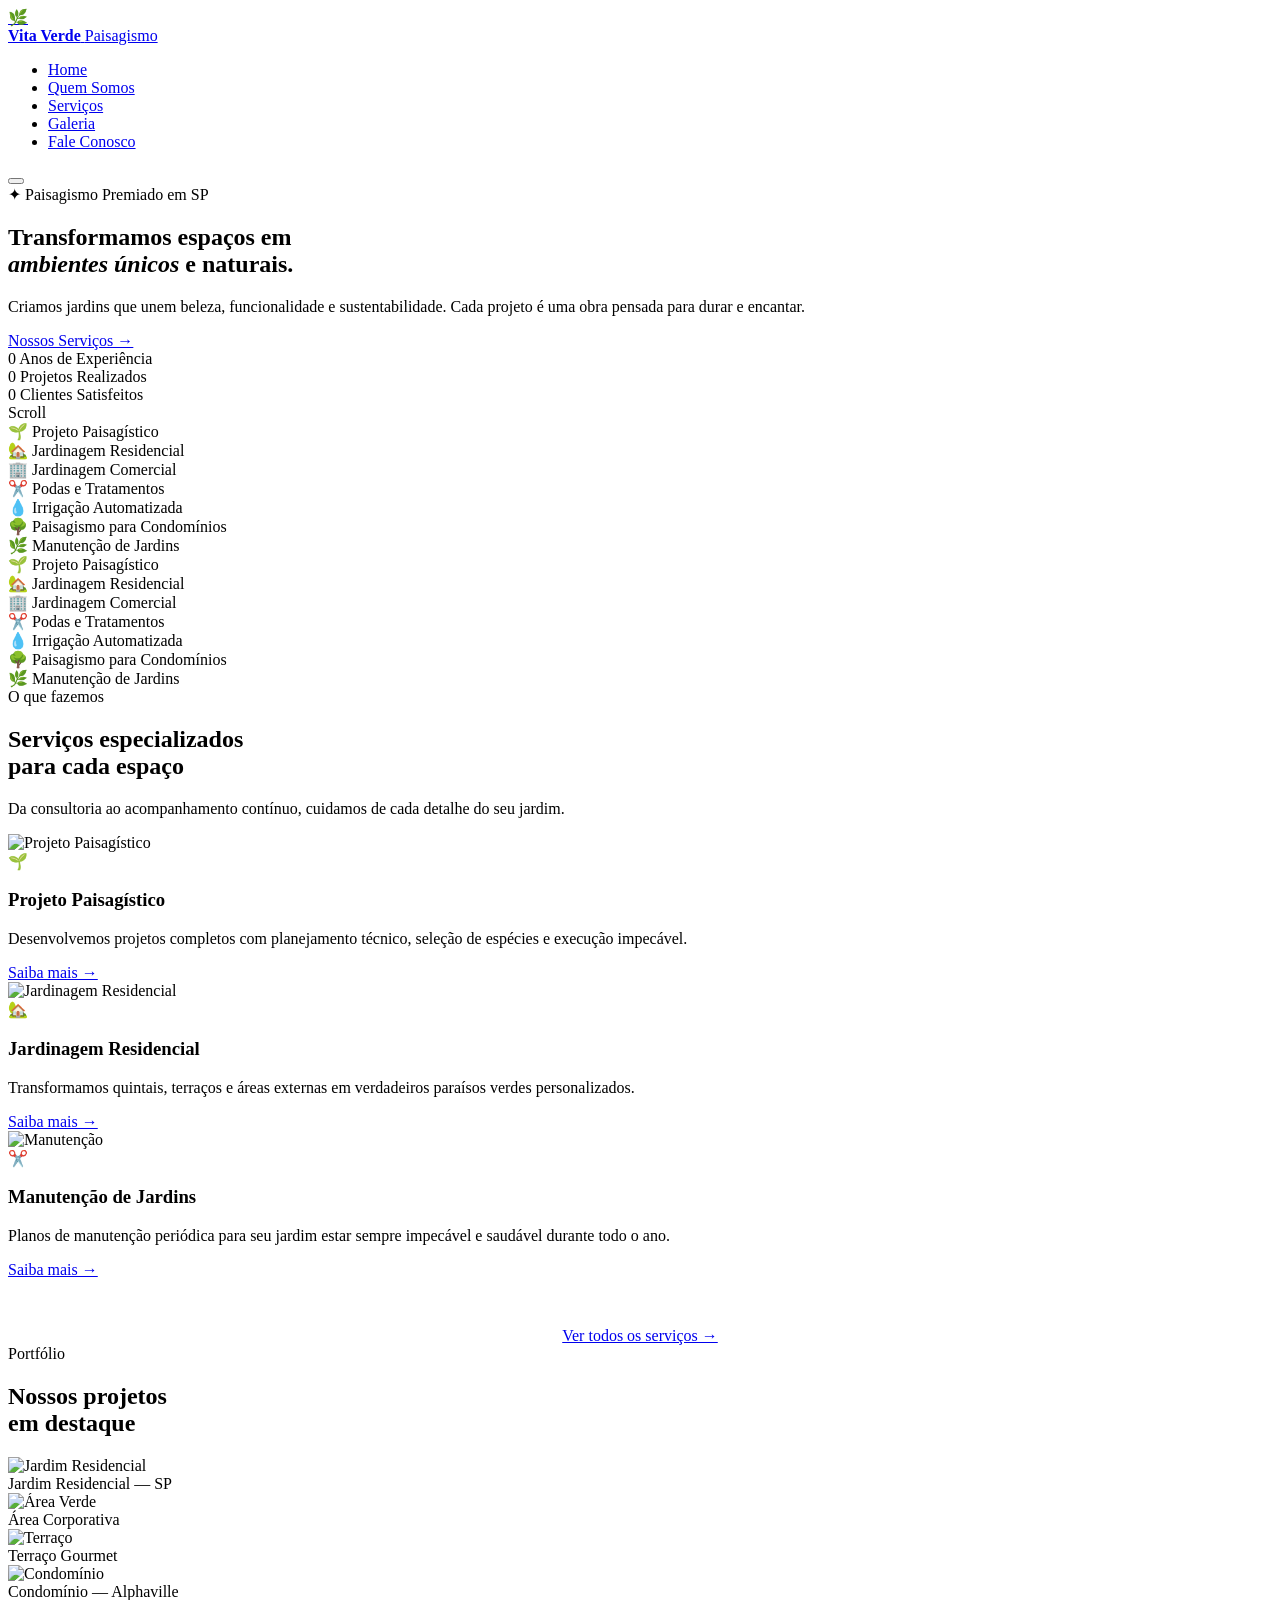
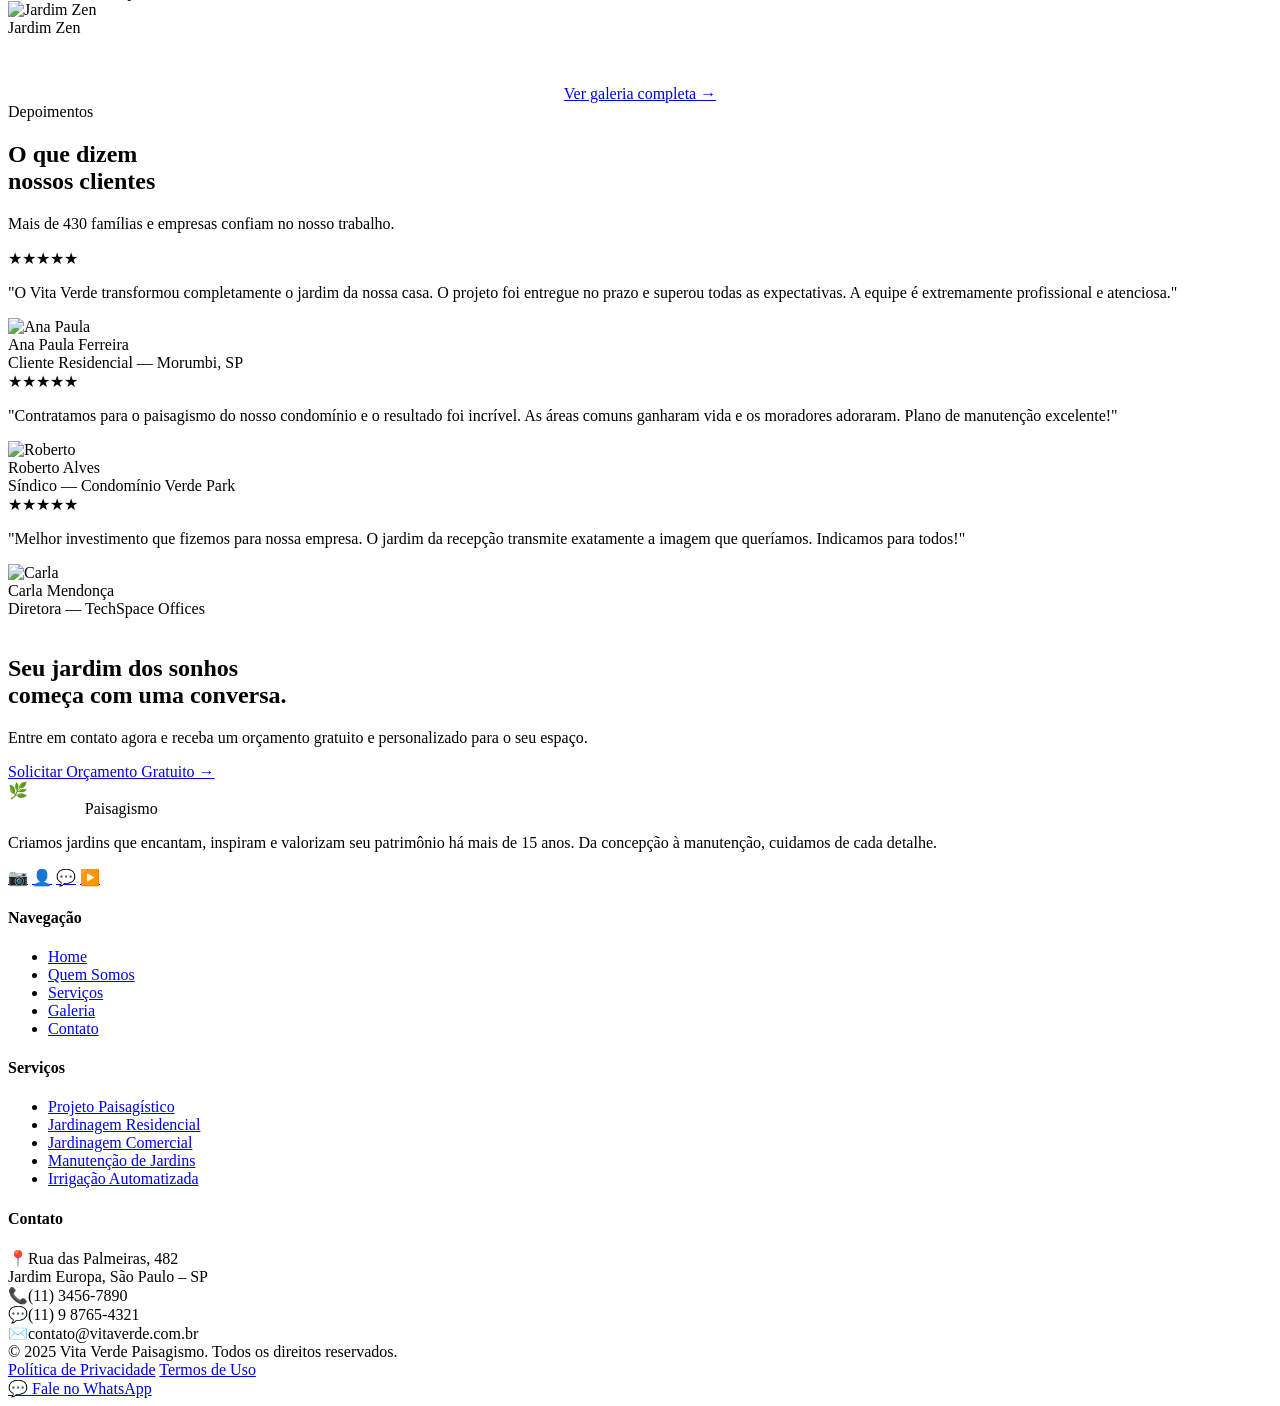
==== index.html @ 4e2d7830 "Add files via upload" ====
<!DOCTYPE html>
<html lang="pt-BR">
<head>
  <meta charset="UTF-8">
  <meta name="viewport" content="width=device-width, initial-scale=1.0">
  <title>Vita Verde Paisagismo | Jardins que Inspiram</title>
  <meta name="description" content="Empresa especializada em paisagismo, jardinagem residencial e comercial, projetos paisagísticos e manutenção de jardins em São Paulo e região.">
  <link rel="stylesheet" href="css/style.css">
</head>
<body>

<!-- NAVBAR -->
<nav class="navbar">
  <div class="container nav-inner">
    <a href="index.html" class="nav-logo">
      <div class="logo-icon">🌿</div>
      <div class="logo-text">
        <strong>Vita Verde</strong>
        <span>Paisagismo</span>
      </div>
    </a>
    <ul class="nav-links">
      <li><a href="index.html">Home</a></li>
      <li><a href="quem-somos.html">Quem Somos</a></li>
      <li><a href="servicos.html">Serviços</a></li>
      <li><a href="galeria.html">Galeria</a></li>
      <li><a href="contato.html" class="nav-cta">Fale Conosco</a></li>
    </ul>
    <button class="hamburger" aria-label="Menu">
      <span></span><span></span><span></span>
    </button>
  </div>
</nav>

<!-- HERO -->
<section class="hero">
  <div class="hero-bg"></div>
  <div class="container hero-content">
    <div class="hero-badge">✦ Paisagismo Premiado em SP</div>
    <h1>Transformamos espaços em<br><em>ambientes únicos</em> e naturais.</h1>
    <p>Criamos jardins que unem beleza, funcionalidade e sustentabilidade. Cada projeto é uma obra pensada para durar e encantar.</p>
    <div class="hero-actions">
      <a href="servicos.html" class="btn btn-primary">Nossos Serviços →</a>
      <a href="galeria.html" class="btn btn-outline" style="color:#fff;border-color:rgba(255,255,255,.5)">Ver Portfólio</a>
    </div>
  </div>
  <div class="hero-stats">
    <div class="stat-card">
      <span class="stat-number" data-count="15" data-suffix="+">0</span>
      <span class="stat-label">Anos de Experiência</span>
    </div>
    <div class="stat-card">
      <span class="stat-number" data-count="430" data-suffix="+">0</span>
      <span class="stat-label">Projetos Realizados</span>
    </div>
    <div class="stat-card">
      <span class="stat-number" data-count="98" data-suffix="%">0</span>
      <span class="stat-label">Clientes Satisfeitos</span>
    </div>
  </div>
  <div class="hero-scroll">Scroll</div>
</section>

<!-- SERVICES STRIP -->
<div class="services-strip">
  <div class="strip-inner">
    <div class="strip-item"><span>🌱</span> Projeto Paisagístico</div>
    <div class="strip-item"><span>🏡</span> Jardinagem Residencial</div>
    <div class="strip-item"><span>🏢</span> Jardinagem Comercial</div>
    <div class="strip-item"><span>✂️</span> Podas e Tratamentos</div>
    <div class="strip-item"><span>💧</span> Irrigação Automatizada</div>
    <div class="strip-item"><span>🌳</span> Paisagismo para Condomínios</div>
    <div class="strip-item"><span>🌿</span> Manutenção de Jardins</div>
    <!-- duplicado para loop contínuo -->
    <div class="strip-item"><span>🌱</span> Projeto Paisagístico</div>
    <div class="strip-item"><span>🏡</span> Jardinagem Residencial</div>
    <div class="strip-item"><span>🏢</span> Jardinagem Comercial</div>
    <div class="strip-item"><span>✂️</span> Podas e Tratamentos</div>
    <div class="strip-item"><span>💧</span> Irrigação Automatizada</div>
    <div class="strip-item"><span>🌳</span> Paisagismo para Condomínios</div>
    <div class="strip-item"><span>🌿</span> Manutenção de Jardins</div>
  </div>
</div>

<!-- FEATURED SERVICES -->
<section class="feat-services">
  <div class="container">
    <span class="section-label" data-aos>O que fazemos</span>
    <h2 class="section-title" data-aos data-aos-delay="100">Serviços especializados<br>para cada espaço</h2>
    <p class="section-subtitle" data-aos data-aos-delay="150">Da consultoria ao acompanhamento contínuo, cuidamos de cada detalhe do seu jardim.</p>

    <div class="feat-grid">
      <div class="feat-card" data-aos data-aos-delay="0">
        <div class="feat-img">
          <img src="https://images.unsplash.com/photo-1416879595882-3373a0480b5b?w=600&auto=format&fit=crop&q=80" alt="Projeto Paisagístico">
        </div>
        <div class="feat-body">
          <div class="feat-icon">🌱</div>
          <h3>Projeto Paisagístico</h3>
          <p>Desenvolvemos projetos completos com planejamento técnico, seleção de espécies e execução impecável.</p>
          <a href="servicos.html" class="feat-link">Saiba mais →</a>
        </div>
      </div>

      <div class="feat-card" data-aos data-aos-delay="100">
        <div class="feat-img">
          <img src="https://images.unsplash.com/photo-1558618666-fcd25c85cd64?w=600&auto=format&fit=crop&q=80" alt="Jardinagem Residencial">
        </div>
        <div class="feat-body">
          <div class="feat-icon">🏡</div>
          <h3>Jardinagem Residencial</h3>
          <p>Transformamos quintais, terraços e áreas externas em verdadeiros paraísos verdes personalizados.</p>
          <a href="servicos.html" class="feat-link">Saiba mais →</a>
        </div>
      </div>

      <div class="feat-card" data-aos data-aos-delay="200">
        <div class="feat-img">
          <img src="https://images.unsplash.com/photo-1600585154340-be6161a56a0c?w=600&auto=format&fit=crop&q=80" alt="Manutenção">
        </div>
        <div class="feat-body">
          <div class="feat-icon">✂️</div>
          <h3>Manutenção de Jardins</h3>
          <p>Planos de manutenção periódica para seu jardim estar sempre impecável e saudável durante todo o ano.</p>
          <a href="servicos.html" class="feat-link">Saiba mais →</a>
        </div>
      </div>
    </div>

    <div style="text-align:center; margin-top:48px" data-aos>
      <a href="servicos.html" class="btn btn-outline">Ver todos os serviços →</a>
    </div>
  </div>
</section>

<!-- GALLERY PREVIEW -->
<section class="gallery-preview">
  <div class="container">
    <span class="section-label" data-aos>Portfólio</span>
    <h2 class="section-title" data-aos data-aos-delay="100">Nossos projetos<br>em destaque</h2>

    <div class="gallery-grid">
      <div class="gallery-item" data-aos>
        <img src="https://images.unsplash.com/photo-1585320806297-9794b3e4eeae?w=800&auto=format&fit=crop&q=80" alt="Jardim Residencial">
        <div class="gallery-overlay"><span>Jardim Residencial — SP</span></div>
      </div>
      <div class="gallery-item" data-aos data-aos-delay="80">
        <img src="https://images.unsplash.com/photo-1416879595882-3373a0480b5b?w=500&auto=format&fit=crop&q=80" alt="Área Verde">
        <div class="gallery-overlay"><span>Área Corporativa</span></div>
      </div>
      <div class="gallery-item" data-aos data-aos-delay="120">
        <img src="https://images.unsplash.com/photo-1558618666-fcd25c85cd64?w=500&auto=format&fit=crop&q=80" alt="Terraço">
        <div class="gallery-overlay"><span>Terraço Gourmet</span></div>
      </div>
      <div class="gallery-item" data-aos data-aos-delay="160">
        <img src="https://images.unsplash.com/photo-1574943320219-553eb213f72d?w=500&auto=format&fit=crop&q=80" alt="Condomínio">
        <div class="gallery-overlay"><span>Condomínio — Alphaville</span></div>
      </div>
      <div class="gallery-item" data-aos data-aos-delay="200">
        <img src="https://images.unsplash.com/photo-1585771724684-38269d6639fd?w=500&auto=format&fit=crop&q=80" alt="Jardim Zen">
        <div class="gallery-overlay"><span>Jardim Zen</span></div>
      </div>
    </div>

    <div style="text-align:center; margin-top:48px" data-aos>
      <a href="galeria.html" class="btn btn-primary">Ver galeria completa →</a>
    </div>
  </div>
</section>

<!-- TESTIMONIALS -->
<section class="testimonials">
  <div class="container">
    <span class="section-label" data-aos>Depoimentos</span>
    <h2 class="section-title" data-aos data-aos-delay="100">O que dizem<br>nossos clientes</h2>
    <p class="section-subtitle" data-aos data-aos-delay="150">Mais de 430 famílias e empresas confiam no nosso trabalho.</p>

    <div class="testi-grid">
      <div class="testi-card" data-aos data-aos-delay="0">
        <div class="testi-stars">★★★★★</div>
        <p class="testi-text">"O Vita Verde transformou completamente o jardim da nossa casa. O projeto foi entregue no prazo e superou todas as expectativas. A equipe é extremamente profissional e atenciosa."</p>
        <div class="testi-author">
          <img class="testi-avatar" src="https://images.unsplash.com/photo-1494790108377-be9c29b29330?w=100&auto=format&fit=crop&q=80" alt="Ana Paula">
          <div>
            <div class="testi-name">Ana Paula Ferreira</div>
            <div class="testi-role">Cliente Residencial — Morumbi, SP</div>
          </div>
        </div>
      </div>

      <div class="testi-card" data-aos data-aos-delay="100">
        <div class="testi-stars">★★★★★</div>
        <p class="testi-text">"Contratamos para o paisagismo do nosso condomínio e o resultado foi incrível. As áreas comuns ganharam vida e os moradores adoraram. Plano de manutenção excelente!"</p>
        <div class="testi-author">
          <img class="testi-avatar" src="https://images.unsplash.com/photo-1507003211169-0a1dd7228f2d?w=100&auto=format&fit=crop&q=80" alt="Roberto">
          <div>
            <div class="testi-name">Roberto Alves</div>
            <div class="testi-role">Síndico — Condomínio Verde Park</div>
          </div>
        </div>
      </div>

      <div class="testi-card" data-aos data-aos-delay="200">
        <div class="testi-stars">★★★★★</div>
        <p class="testi-text">"Melhor investimento que fizemos para nossa empresa. O jardim da recepção transmite exatamente a imagem que queríamos. Indicamos para todos!"</p>
        <div class="testi-author">
          <img class="testi-avatar" src="https://images.unsplash.com/photo-1573496359142-b8d87734a5a2?w=100&auto=format&fit=crop&q=80" alt="Carla">
          <div>
            <div class="testi-name">Carla Mendonça</div>
            <div class="testi-role">Diretora — TechSpace Offices</div>
          </div>
        </div>
      </div>
    </div>
  </div>
</section>

<!-- CTA BANNER -->
<section class="cta-banner">
  <div class="container">
    <span class="section-label" style="background:rgba(255,255,255,.15);color:#fff" data-aos>Pronto para começar?</span>
    <h2 class="section-title" data-aos data-aos-delay="100">Seu jardim dos sonhos<br>começa com uma conversa.</h2>
    <p data-aos data-aos-delay="150">Entre em contato agora e receba um orçamento gratuito e personalizado para o seu espaço.</p>
    <div class="cta-actions" data-aos data-aos-delay="200">
      <a href="contato.html" class="btn btn-gold">Solicitar Orçamento Gratuito →</a>
      <a href="tel:+551134567890" class="btn btn-outline" style="color:#fff;border-color:rgba(255,255,255,.5)">(11) 3456-7890</a>
    </div>
  </div>
</section>

<!-- FOOTER -->
<footer class="footer">
  <div class="container">
    <div class="footer-grid">
      <div class="footer-brand">
        <div class="nav-logo">
          <div class="logo-icon">🌿</div>
          <div class="logo-text">
            <strong style="color:#fff">Vita Verde</strong>
            <span>Paisagismo</span>
          </div>
        </div>
        <p>Criamos jardins que encantam, inspiram e valorizam seu patrimônio há mais de 15 anos. Da concepção à manutenção, cuidamos de cada detalhe.</p>
        <div class="social-links">
          <a href="#" class="social-link" aria-label="Instagram">📷</a>
          <a href="#" class="social-link" aria-label="Facebook">👤</a>
          <a href="#" class="social-link" aria-label="WhatsApp">💬</a>
          <a href="#" class="social-link" aria-label="YouTube">▶️</a>
        </div>
      </div>
      <div class="footer-col">
        <h4>Navegação</h4>
        <ul>
          <li><a href="index.html">Home</a></li>
          <li><a href="quem-somos.html">Quem Somos</a></li>
          <li><a href="servicos.html">Serviços</a></li>
          <li><a href="galeria.html">Galeria</a></li>
          <li><a href="contato.html">Contato</a></li>
        </ul>
      </div>
      <div class="footer-col">
        <h4>Serviços</h4>
        <ul>
          <li><a href="servicos.html">Projeto Paisagístico</a></li>
          <li><a href="servicos.html">Jardinagem Residencial</a></li>
          <li><a href="servicos.html">Jardinagem Comercial</a></li>
          <li><a href="servicos.html">Manutenção de Jardins</a></li>
          <li><a href="servicos.html">Irrigação Automatizada</a></li>
        </ul>
      </div>
      <div class="footer-col">
        <h4>Contato</h4>
        <div class="footer-contact-item"><span>📍</span><span>Rua das Palmeiras, 482<br>Jardim Europa, São Paulo – SP</span></div>
        <div class="footer-contact-item"><span>📞</span><span>(11) 3456-7890</span></div>
        <div class="footer-contact-item"><span>💬</span><span>(11) 9 8765-4321</span></div>
        <div class="footer-contact-item"><span>✉️</span><span>contato@vitaverde.com.br</span></div>
      </div>
    </div>
    <div class="footer-bottom">
      <span>© 2025 Vita Verde Paisagismo. Todos os direitos reservados.</span>
      <div class="footer-bottom-links">
        <a href="#">Política de Privacidade</a>
        <a href="#">Termos de Uso</a>
      </div>
    </div>
  </div>
</footer>

<!-- WHATSAPP FLOAT -->
<a href="https://wa.me/5511987654321" target="_blank" class="whatsapp-float" aria-label="WhatsApp">
  💬
  <span class="whatsapp-tooltip">Fale no WhatsApp</span>
</a>

<script src="js/script.js"></script>
</body>
</html>
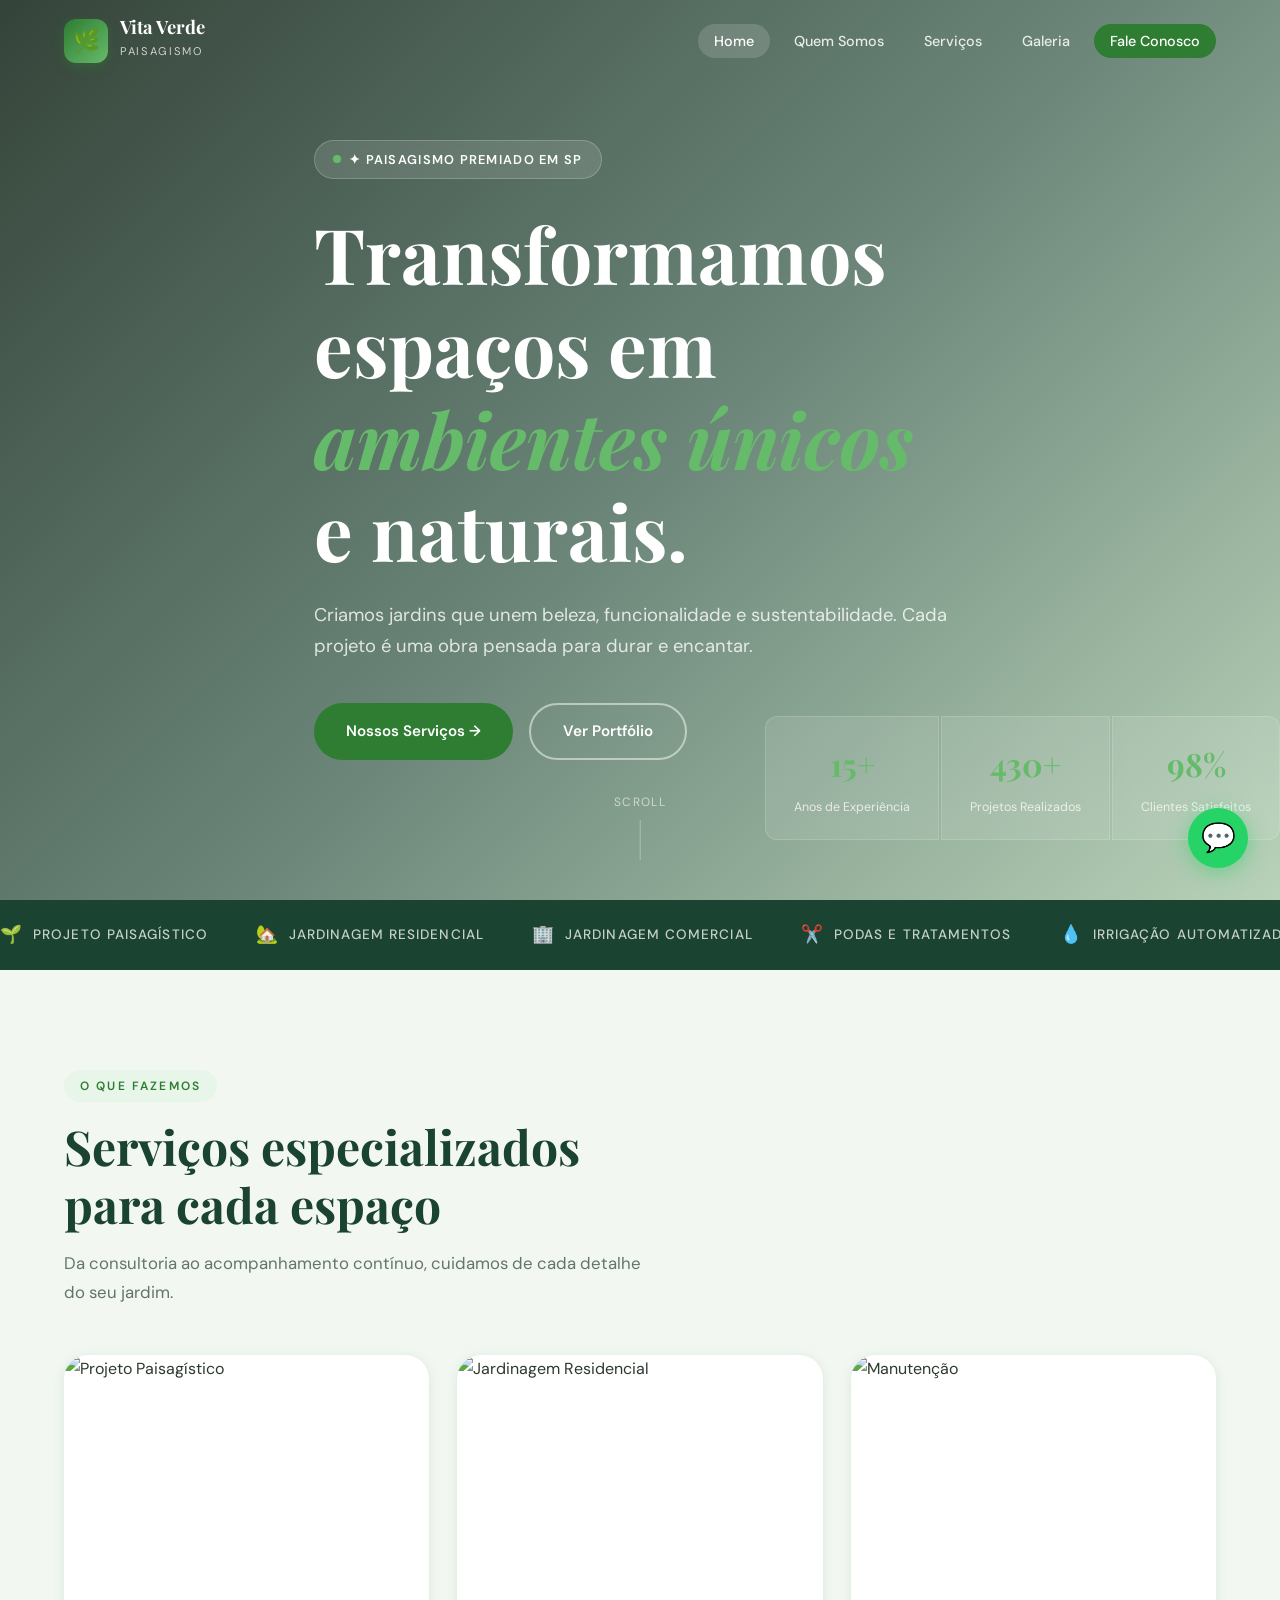
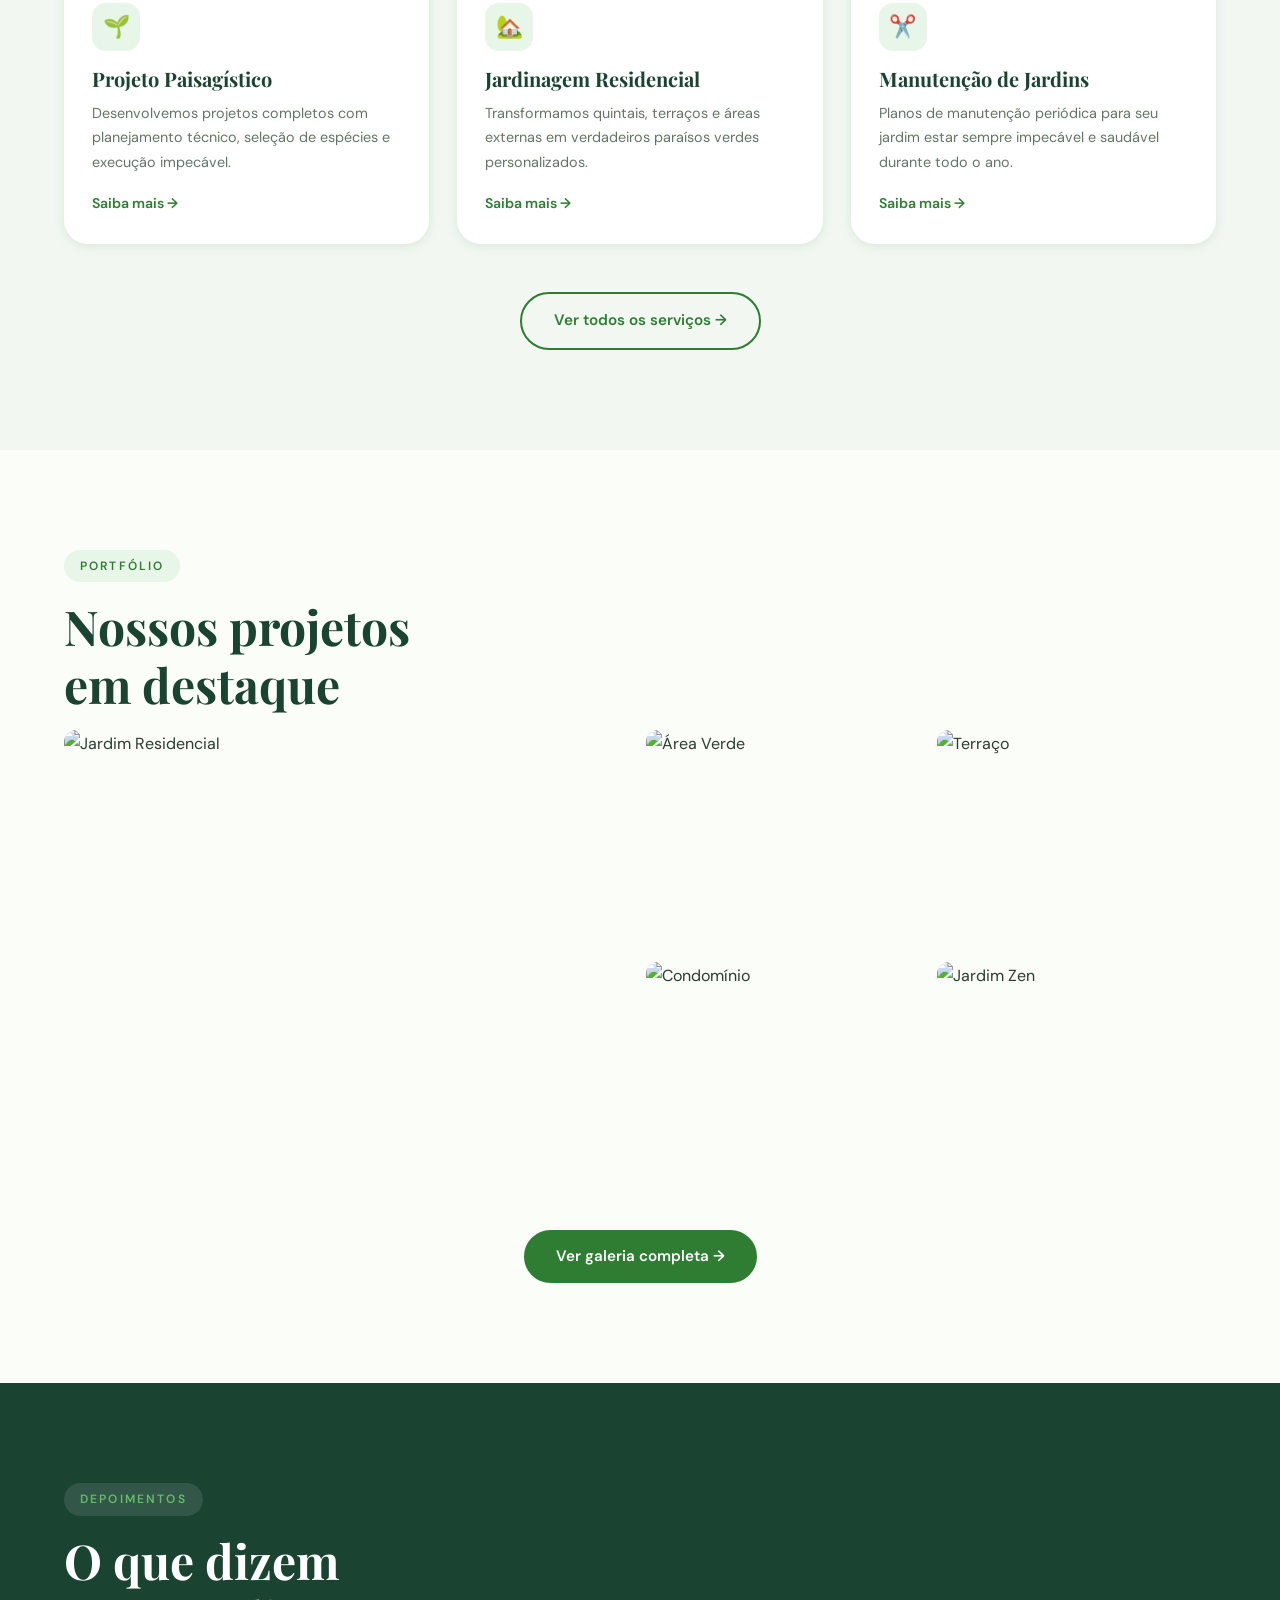
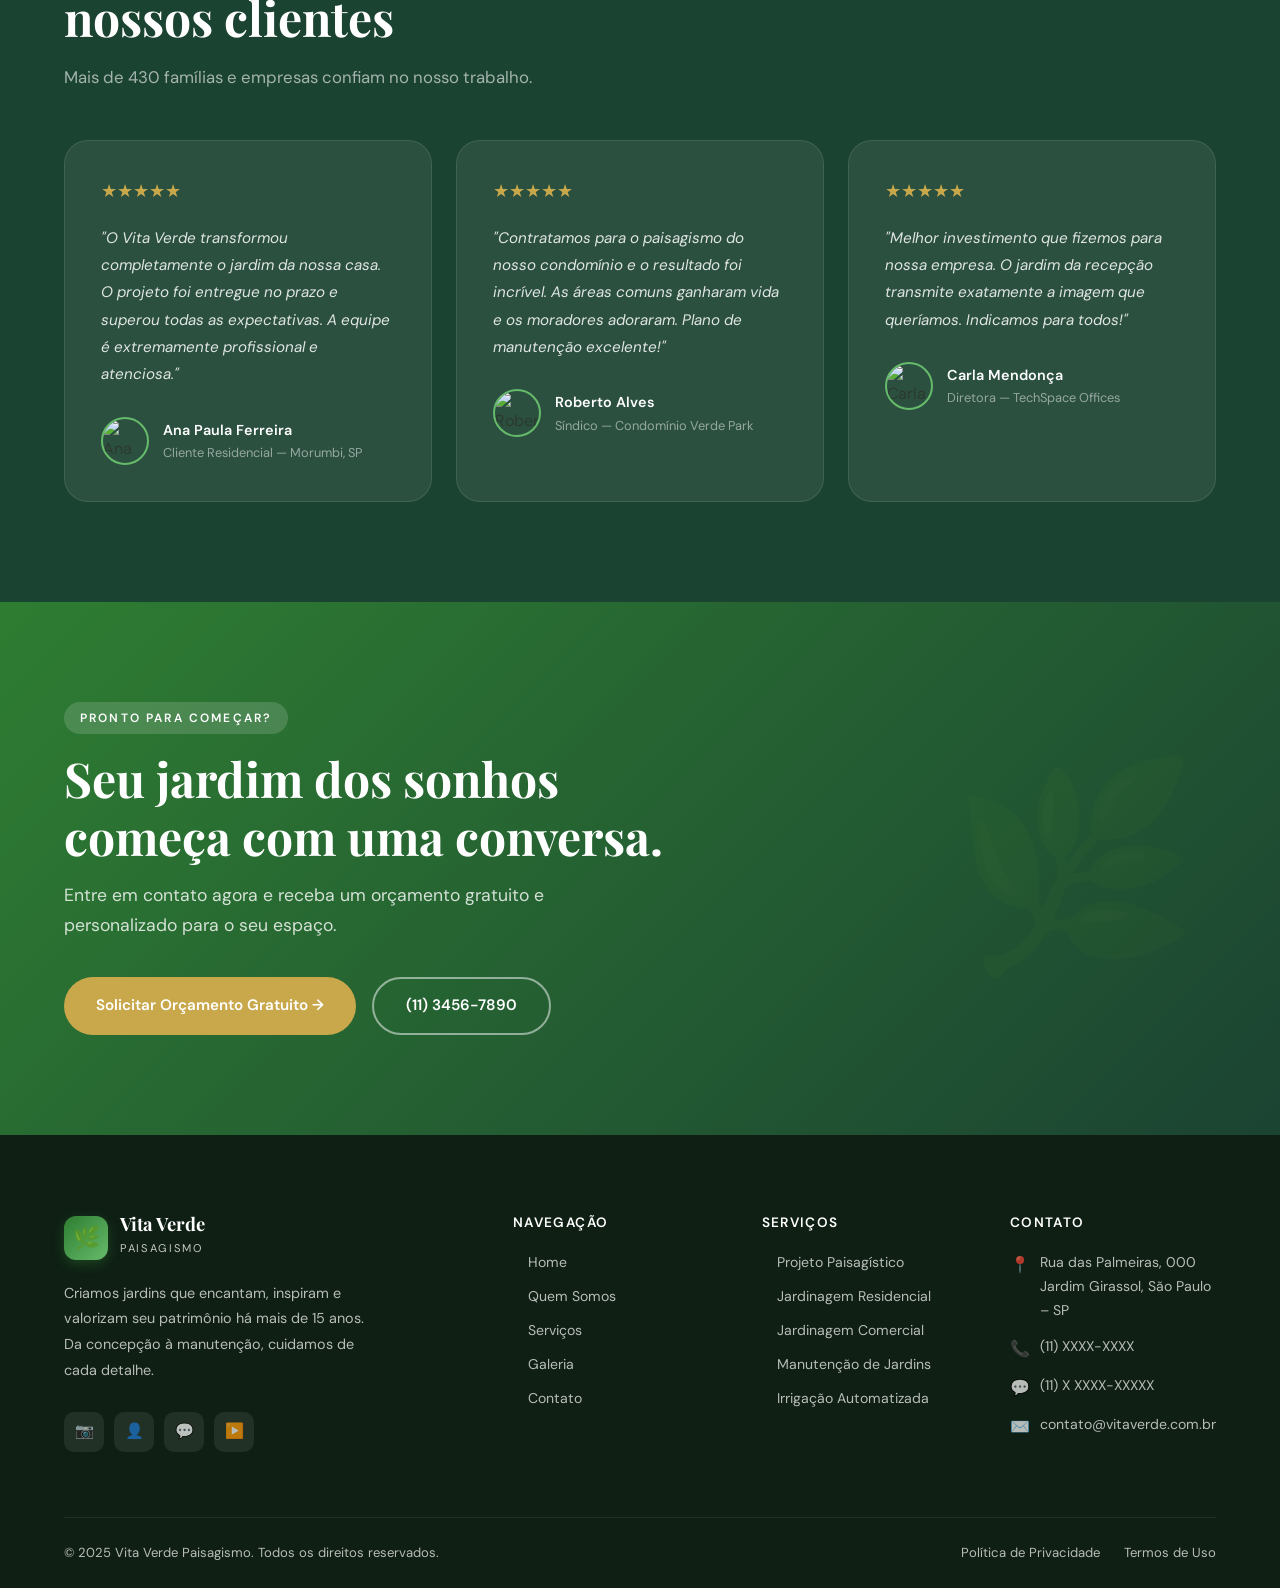
==== commit fe9f1e96: "Add files via upload" ====
--- a/index.html
+++ b/index.html
@@ -270,9 +270,9 @@
       </div>
       <div class="footer-col">
         <h4>Contato</h4>
-        <div class="footer-contact-item"><span>📍</span><span>Rua das Palmeiras, 482<br>Jardim Europa, São Paulo – SP</span></div>
-        <div class="footer-contact-item"><span>📞</span><span>(11) 3456-7890</span></div>
-        <div class="footer-contact-item"><span>💬</span><span>(11) 9 8765-4321</span></div>
+        <div class="footer-contact-item"><span>📍</span><span>Rua das Palmeiras, 000<br>Jardim Girassol, São Paulo – SP</span></div>
+        <div class="footer-contact-item"><span>📞</span><span>(11) XXXX-XXXX</span></div>
+        <div class="footer-contact-item"><span>💬</span><span>(11) X XXXX-XXXXX</span></div>
         <div class="footer-contact-item"><span>✉️</span><span>contato@vitaverde.com.br</span></div>
       </div>
     </div>
--- a/css/style.css
+++ b/css/style.css
@@ -0,0 +1,1141 @@
+/* ============================================================
+   VERDE VIVO PAISAGISMO — style.css
+   ============================================================ */
+
+@import url('https://fonts.googleapis.com/css2?family=Playfair+Display:ital,wght@0,400;0,700;0,900;1,400&family=DM+Sans:wght@300;400;500;600&display=swap');
+
+/* ── CSS Variables ── */
+:root {
+  --green-deep:   #1B4332;
+  --green-main:   #2E7D32;
+  --green-mid:    #388E3C;
+  --green-light:  #66BB6A;
+  --green-pale:   #E8F5E9;
+  --green-accent: #A5D6A7;
+  --gold:         #C9A84C;
+  --dark:         #0F1F14;
+  --text:         #2C3A2E;
+  --text-light:   #637566;
+  --white:        #FAFDF8;
+  --off-white:    #F2F7F2;
+  --shadow-sm:    0 2px 12px rgba(46,125,50,.12);
+  --shadow-md:    0 8px 32px rgba(46,125,50,.18);
+  --shadow-lg:    0 20px 60px rgba(27,67,50,.22);
+  --radius:       12px;
+  --radius-lg:    24px;
+  --transition:   .35s cubic-bezier(.4,0,.2,1);
+}
+
+/* ── Reset & Base ── */
+*, *::before, *::after { box-sizing: border-box; margin: 0; padding: 0; }
+
+html { scroll-behavior: smooth; font-size: 16px; }
+
+body {
+  font-family: 'DM Sans', sans-serif;
+  color: var(--text);
+  background: var(--white);
+  line-height: 1.7;
+  overflow-x: hidden;
+}
+
+h1,h2,h3,h4,h5 {
+  font-family: 'Playfair Display', serif;
+  line-height: 1.2;
+  color: var(--green-deep);
+}
+
+a { color: inherit; text-decoration: none; }
+img { max-width: 100%; display: block; }
+ul { list-style: none; }
+
+/* ── Utility ── */
+.container { max-width: 1200px; margin: 0 auto; padding: 0 24px; }
+.section-label {
+  display: inline-block;
+  font-size: .75rem;
+  font-weight: 600;
+  letter-spacing: .18em;
+  text-transform: uppercase;
+  color: var(--green-main);
+  background: var(--green-pale);
+  padding: 6px 16px;
+  border-radius: 999px;
+  margin-bottom: 16px;
+}
+.section-title {
+  font-size: clamp(2rem, 4vw, 3rem);
+  color: var(--green-deep);
+  margin-bottom: 16px;
+}
+.section-subtitle {
+  font-size: 1.05rem;
+  color: var(--text-light);
+  max-width: 580px;
+  margin-bottom: 48px;
+}
+.btn {
+  display: inline-flex;
+  align-items: center;
+  gap: 8px;
+  padding: 14px 32px;
+  border-radius: 999px;
+  font-family: 'DM Sans', sans-serif;
+  font-size: .95rem;
+  font-weight: 600;
+  cursor: pointer;
+  border: none;
+  transition: var(--transition);
+}
+.btn-primary {
+  background: var(--green-main);
+  color: #fff;
+}
+.btn-primary:hover {
+  background: var(--green-deep);
+  transform: translateY(-2px);
+  box-shadow: var(--shadow-md);
+}
+.btn-outline {
+  background: transparent;
+  color: var(--green-main);
+  border: 2px solid var(--green-main);
+}
+.btn-outline:hover {
+  background: var(--green-main);
+  color: #fff;
+  transform: translateY(-2px);
+}
+.btn-gold {
+  background: var(--gold);
+  color: #fff;
+}
+.btn-gold:hover {
+  background: #a8862f;
+  transform: translateY(-2px);
+  box-shadow: 0 8px 24px rgba(201,168,76,.35);
+}
+
+/* ── Animations ── */
+@keyframes fadeUp {
+  from { opacity:0; transform:translateY(32px); }
+  to   { opacity:1; transform:translateY(0); }
+}
+@keyframes fadeIn {
+  from { opacity:0; }
+  to   { opacity:1; }
+}
+@keyframes slideInLeft {
+  from { opacity:0; transform:translateX(-40px); }
+  to   { opacity:1; transform:translateX(0); }
+}
+@keyframes pulse {
+  0%,100% { transform:scale(1); }
+  50%      { transform:scale(1.06); }
+}
+@keyframes float {
+  0%,100% { transform:translateY(0); }
+  50%      { transform:translateY(-10px); }
+}
+
+.animate-fadeUp    { animation: fadeUp    .8s ease both; }
+.animate-fadeIn    { animation: fadeIn    .8s ease both; }
+.animate-slideLeft { animation: slideInLeft .8s ease both; }
+
+[data-aos] {
+  opacity: 0;
+  transform: translateY(30px);
+  transition: opacity .7s ease, transform .7s ease;
+}
+[data-aos].aos-animate {
+  opacity: 1;
+  transform: translateY(0);
+}
+[data-aos="fade-left"] { transform: translateX(-30px); }
+[data-aos="fade-left"].aos-animate { transform: translateX(0); }
+[data-aos="fade-right"] { transform: translateX(30px); }
+[data-aos="fade-right"].aos-animate { transform: translateX(0); }
+
+/* ── Navbar ── */
+.navbar {
+  position: fixed;
+  top: 0; left: 0; right: 0;
+  z-index: 1000;
+  padding: 18px 0;
+  transition: var(--transition);
+}
+.navbar.scrolled {
+  background: rgba(15,31,20,.96);
+  backdrop-filter: blur(12px);
+  padding: 12px 0;
+  box-shadow: 0 4px 24px rgba(0,0,0,.3);
+}
+.nav-inner {
+  display: flex;
+  align-items: center;
+  justify-content: space-between;
+}
+.nav-logo {
+  display: flex;
+  align-items: center;
+  gap: 12px;
+}
+.logo-icon {
+  width: 44px; height: 44px;
+  background: linear-gradient(135deg, var(--green-main), var(--green-light));
+  border-radius: 12px;
+  display: flex; align-items: center; justify-content: center;
+  font-size: 22px;
+  box-shadow: 0 4px 12px rgba(46,125,50,.4);
+}
+.logo-text { color: #fff; }
+.logo-text strong {
+  display: block;
+  font-family: 'Playfair Display', serif;
+  font-size: 1.15rem;
+  line-height: 1;
+}
+.logo-text span {
+  font-size: .7rem;
+  letter-spacing: .15em;
+  text-transform: uppercase;
+  opacity: .75;
+}
+.nav-links {
+  display: flex;
+  align-items: center;
+  gap: 8px;
+}
+.nav-links a {
+  color: rgba(255,255,255,.85);
+  font-size: .9rem;
+  font-weight: 500;
+  padding: 8px 16px;
+  border-radius: 999px;
+  transition: var(--transition);
+}
+.nav-links a:hover,
+.nav-links a.active {
+  color: #fff;
+  background: rgba(255,255,255,.15);
+}
+.nav-cta {
+  background: var(--green-main) !important;
+  color: #fff !important;
+}
+.nav-cta:hover { background: var(--green-light) !important; }
+
+.hamburger {
+  display: none;
+  flex-direction: column;
+  gap: 5px;
+  cursor: pointer;
+  padding: 8px;
+}
+.hamburger span {
+  display: block;
+  width: 24px; height: 2px;
+  background: #fff;
+  border-radius: 2px;
+  transition: var(--transition);
+}
+.hamburger.open span:nth-child(1) { transform: translateY(7px) rotate(45deg); }
+.hamburger.open span:nth-child(2) { opacity: 0; }
+.hamburger.open span:nth-child(3) { transform: translateY(-7px) rotate(-45deg); }
+
+/* ── Hero ── */
+.hero {
+  position: relative;
+  min-height: 100vh;
+  display: flex;
+  align-items: center;
+  overflow: hidden;
+}
+.hero-bg {
+  position: absolute;
+  inset: 0;
+  background-image: url('https://images.unsplash.com/photo-1585320806297-9794b3e4eeae?w=1600&auto=format&fit=crop&q=80');
+  background-size: cover;
+  background-position: center;
+  transform: scale(1.05);
+  transition: transform 8s ease;
+}
+.hero-bg::after {
+  content: '';
+  position: absolute;
+  inset: 0;
+  background: linear-gradient(135deg, rgba(15,31,20,.85) 0%, rgba(27,67,50,.65) 50%, rgba(46,125,50,.3) 100%);
+}
+.hero:hover .hero-bg { transform: scale(1); }
+
+.hero-content {
+  position: relative;
+  z-index: 2;
+  max-width: 700px;
+}
+.hero-badge {
+  display: inline-flex;
+  align-items: center;
+  gap: 8px;
+  background: rgba(255,255,255,.12);
+  backdrop-filter: blur(8px);
+  border: 1px solid rgba(255,255,255,.2);
+  color: #fff;
+  font-size: .8rem;
+  font-weight: 600;
+  letter-spacing: .1em;
+  text-transform: uppercase;
+  padding: 8px 18px;
+  border-radius: 999px;
+  margin-bottom: 28px;
+  animation: fadeIn .8s .2s ease both;
+}
+.hero-badge::before {
+  content: '';
+  width: 8px; height: 8px;
+  background: var(--green-light);
+  border-radius: 50%;
+  animation: pulse 2s infinite;
+}
+.hero h1 {
+  font-size: clamp(2.8rem, 6vw, 5rem);
+  color: #fff;
+  margin-bottom: 24px;
+  animation: fadeUp .9s .4s ease both;
+}
+.hero h1 em {
+  font-style: italic;
+  color: var(--green-light);
+}
+.hero p {
+  font-size: 1.15rem;
+  color: rgba(255,255,255,.8);
+  margin-bottom: 40px;
+  animation: fadeUp .9s .6s ease both;
+}
+.hero-actions {
+  display: flex;
+  gap: 16px;
+  flex-wrap: wrap;
+  animation: fadeUp .9s .8s ease both;
+}
+.hero-scroll {
+  position: absolute;
+  bottom: 40px;
+  left: 50%;
+  transform: translateX(-50%);
+  z-index: 2;
+  display: flex;
+  flex-direction: column;
+  align-items: center;
+  gap: 8px;
+  color: rgba(255,255,255,.6);
+  font-size: .75rem;
+  letter-spacing: .12em;
+  text-transform: uppercase;
+  animation: float 3s ease infinite;
+}
+.hero-scroll::after {
+  content: '';
+  width: 1px; height: 40px;
+  background: rgba(255,255,255,.35);
+}
+.hero-stats {
+  position: absolute;
+  bottom: 60px;
+  right: 0;
+  z-index: 2;
+  display: flex;
+  gap: 2px;
+  animation: fadeIn 1s 1s ease both;
+}
+.stat-card {
+  background: rgba(255,255,255,.1);
+  backdrop-filter: blur(12px);
+  border: 1px solid rgba(255,255,255,.15);
+  padding: 20px 28px;
+  text-align: center;
+  color: #fff;
+}
+.stat-card:first-child { border-radius: var(--radius) 0 0 var(--radius); }
+.stat-card:last-child  { border-radius: 0 var(--radius) var(--radius) 0; }
+.stat-number {
+  font-family: 'Playfair Display', serif;
+  font-size: 2rem;
+  font-weight: 700;
+  color: var(--green-light);
+  display: block;
+}
+.stat-label { font-size: .78rem; opacity: .75; }
+
+/* ── Services Strip ── */
+.services-strip {
+  background: var(--green-deep);
+  padding: 20px 0;
+  overflow: hidden;
+}
+.strip-inner {
+  display: flex;
+  gap: 48px;
+  white-space: nowrap;
+  animation: marquee 20s linear infinite;
+}
+@keyframes marquee {
+  from { transform: translateX(0); }
+  to   { transform: translateX(-50%); }
+}
+.strip-item {
+  display: flex;
+  align-items: center;
+  gap: 10px;
+  color: rgba(255,255,255,.75);
+  font-size: .85rem;
+  font-weight: 500;
+  letter-spacing: .08em;
+  text-transform: uppercase;
+}
+.strip-item span { color: var(--green-light); font-size: 1.1rem; }
+
+/* ── Featured Services ── */
+.feat-services { padding: 100px 0; background: var(--off-white); }
+.feat-grid {
+  display: grid;
+  grid-template-columns: repeat(3, 1fr);
+  gap: 28px;
+}
+.feat-card {
+  background: #fff;
+  border-radius: var(--radius-lg);
+  overflow: hidden;
+  transition: var(--transition);
+  box-shadow: var(--shadow-sm);
+  position: relative;
+}
+.feat-card:hover {
+  transform: translateY(-8px);
+  box-shadow: var(--shadow-lg);
+}
+.feat-img {
+  height: 220px;
+  overflow: hidden;
+}
+.feat-img img {
+  width: 100%; height: 100%;
+  object-fit: cover;
+  transition: transform .6s ease;
+}
+.feat-card:hover .feat-img img { transform: scale(1.1); }
+.feat-body { padding: 28px; }
+.feat-icon {
+  width: 48px; height: 48px;
+  background: var(--green-pale);
+  border-radius: 14px;
+  display: flex; align-items: center; justify-content: center;
+  font-size: 22px;
+  margin-bottom: 16px;
+}
+.feat-body h3 { font-size: 1.25rem; margin-bottom: 10px; }
+.feat-body p { font-size: .9rem; color: var(--text-light); }
+.feat-link {
+  display: inline-flex;
+  align-items: center;
+  gap: 6px;
+  color: var(--green-main);
+  font-weight: 600;
+  font-size: .88rem;
+  margin-top: 18px;
+  transition: var(--transition);
+}
+.feat-link:hover { gap: 12px; }
+
+/* ── Gallery Preview ── */
+.gallery-preview { padding: 100px 0; }
+.gallery-grid {
+  display: grid;
+  grid-template-columns: repeat(4, 1fr);
+  grid-template-rows: repeat(2, 220px);
+  gap: 12px;
+}
+.gallery-item {
+  overflow: hidden;
+  border-radius: var(--radius);
+  position: relative;
+  cursor: pointer;
+}
+.gallery-item:nth-child(1) {
+  grid-column: span 2;
+  grid-row: span 2;
+}
+.gallery-item img {
+  width: 100%; height: 100%;
+  object-fit: cover;
+  transition: transform .6s ease;
+}
+.gallery-item:hover img { transform: scale(1.1); }
+.gallery-overlay {
+  position: absolute;
+  inset: 0;
+  background: linear-gradient(to top, rgba(27,67,50,.8), transparent);
+  opacity: 0;
+  transition: var(--transition);
+  display: flex;
+  align-items: flex-end;
+  padding: 20px;
+}
+.gallery-overlay span {
+  color: #fff;
+  font-size: .85rem;
+  font-weight: 500;
+}
+.gallery-item:hover .gallery-overlay { opacity: 1; }
+
+/* ── Testimonials ── */
+.testimonials { padding: 100px 0; background: var(--green-deep); }
+.testimonials .section-label { background: rgba(255,255,255,.1); color: var(--green-light); }
+.testimonials .section-title { color: #fff; }
+.testimonials .section-subtitle { color: rgba(255,255,255,.6); }
+.testi-grid {
+  display: grid;
+  grid-template-columns: repeat(3, 1fr);
+  gap: 24px;
+}
+.testi-card {
+  background: rgba(255,255,255,.07);
+  border: 1px solid rgba(255,255,255,.1);
+  border-radius: var(--radius-lg);
+  padding: 36px;
+  transition: var(--transition);
+}
+.testi-card:hover {
+  background: rgba(255,255,255,.12);
+  transform: translateY(-4px);
+}
+.testi-stars { color: var(--gold); font-size: 1.1rem; margin-bottom: 18px; }
+.testi-text {
+  color: rgba(255,255,255,.85);
+  font-size: .95rem;
+  line-height: 1.8;
+  margin-bottom: 28px;
+  font-style: italic;
+}
+.testi-author { display: flex; align-items: center; gap: 14px; }
+.testi-avatar {
+  width: 48px; height: 48px;
+  border-radius: 50%;
+  object-fit: cover;
+  border: 2px solid var(--green-light);
+}
+.testi-name {
+  color: #fff;
+  font-weight: 600;
+  font-size: .9rem;
+}
+.testi-role { color: rgba(255,255,255,.5); font-size: .8rem; }
+
+/* ── CTA Banner ── */
+.cta-banner {
+  padding: 100px 0;
+  background: linear-gradient(135deg, var(--green-main), var(--green-deep));
+  position: relative;
+  overflow: hidden;
+}
+.cta-banner::before {
+  content: '🌿';
+  position: absolute;
+  font-size: 200px;
+  opacity: .06;
+  right: 80px;
+  top: 50%;
+  transform: translateY(-50%);
+}
+.cta-banner .section-title { color: #fff; }
+.cta-banner p { color: rgba(255,255,255,.8); font-size: 1.1rem; margin-bottom: 36px; max-width: 560px; }
+.cta-actions { display: flex; gap: 16px; flex-wrap: wrap; }
+
+/* ── Footer ── */
+.footer {
+  background: var(--dark);
+  padding: 80px 0 0;
+  color: rgba(255,255,255,.7);
+}
+.footer-grid {
+  display: grid;
+  grid-template-columns: 2fr 1fr 1fr 1fr;
+  gap: 48px;
+  margin-bottom: 64px;
+}
+.footer-brand p {
+  font-size: .9rem;
+  line-height: 1.8;
+  margin: 20px 0 28px;
+  max-width: 300px;
+}
+.social-links { display: flex; gap: 10px; }
+.social-link {
+  width: 40px; height: 40px;
+  background: rgba(255,255,255,.08);
+  border-radius: 10px;
+  display: flex; align-items: center; justify-content: center;
+  font-size: .95rem;
+  transition: var(--transition);
+}
+.social-link:hover {
+  background: var(--green-main);
+  color: #fff;
+  transform: translateY(-2px);
+}
+.footer-col h4 {
+  color: #fff;
+  font-family: 'DM Sans', sans-serif;
+  font-size: .85rem;
+  font-weight: 600;
+  letter-spacing: .1em;
+  text-transform: uppercase;
+  margin-bottom: 20px;
+}
+.footer-col ul { display: flex; flex-direction: column; gap: 10px; }
+.footer-col ul a {
+  font-size: .88rem;
+  transition: var(--transition);
+  display: flex; align-items: center; gap: 6px;
+}
+.footer-col ul a::before {
+  content: '→';
+  font-size: .75rem;
+  opacity: 0;
+  transition: var(--transition);
+}
+.footer-col ul a:hover { color: var(--green-light); padding-left: 4px; }
+.footer-col ul a:hover::before { opacity: 1; }
+.footer-contact-item {
+  display: flex;
+  gap: 10px;
+  font-size: .88rem;
+  margin-bottom: 12px;
+}
+.footer-contact-item span:first-child { font-size: 1rem; flex-shrink: 0; }
+.footer-bottom {
+  border-top: 1px solid rgba(255,255,255,.08);
+  padding: 24px 0;
+  display: flex;
+  align-items: center;
+  justify-content: space-between;
+  font-size: .82rem;
+}
+.footer-bottom-links { display: flex; gap: 24px; }
+.footer-bottom-links a:hover { color: var(--green-light); }
+
+/* ── WhatsApp Float ── */
+.whatsapp-float {
+  position: fixed;
+  bottom: 32px;
+  right: 32px;
+  z-index: 999;
+  width: 60px; height: 60px;
+  background: #25D366;
+  border-radius: 50%;
+  display: flex; align-items: center; justify-content: center;
+  font-size: 28px;
+  box-shadow: 0 4px 20px rgba(37,211,102,.5);
+  transition: var(--transition);
+  animation: float 3s ease infinite;
+}
+.whatsapp-float:hover {
+  transform: scale(1.15);
+  box-shadow: 0 8px 32px rgba(37,211,102,.6);
+}
+.whatsapp-tooltip {
+  position: absolute;
+  right: 70px;
+  background: var(--dark);
+  color: #fff;
+  font-size: .8rem;
+  font-weight: 500;
+  white-space: nowrap;
+  padding: 8px 14px;
+  border-radius: 8px;
+  opacity: 0;
+  pointer-events: none;
+  transition: var(--transition);
+}
+.whatsapp-float:hover .whatsapp-tooltip { opacity: 1; }
+.whatsapp-tooltip::after {
+  content: '';
+  position: absolute;
+  left: 100%;
+  top: 50%;
+  transform: translateY(-50%);
+  border: 6px solid transparent;
+  border-left-color: var(--dark);
+}
+
+/* ============================================================
+   PAGE: QUEM SOMOS
+   ============================================================ */
+.page-hero {
+  padding: 160px 0 80px;
+  background: linear-gradient(135deg, var(--green-deep) 0%, var(--green-main) 100%);
+  position: relative;
+  overflow: hidden;
+}
+.page-hero::before {
+  content: '';
+  position: absolute;
+  inset: 0;
+  background-image: url('https://images.unsplash.com/photo-1416879595882-3373a0480b5b?w=1600&auto=format&fit=crop&q=80');
+  background-size: cover;
+  background-position: center;
+  opacity: .15;
+}
+.page-hero-content { position: relative; z-index: 1; }
+.page-hero h1 { color: #fff; font-size: clamp(2.2rem, 5vw, 4rem); margin-bottom: 16px; }
+.page-hero p { color: rgba(255,255,255,.8); font-size: 1.1rem; max-width: 600px; }
+.breadcrumb {
+  display: flex;
+  align-items: center;
+  gap: 8px;
+  margin-bottom: 20px;
+  font-size: .85rem;
+  color: rgba(255,255,255,.6);
+}
+.breadcrumb a { color: var(--green-light); }
+.breadcrumb span { color: rgba(255,255,255,.4); }
+
+.about-story { padding: 100px 0; }
+.about-grid {
+  display: grid;
+  grid-template-columns: 1fr 1fr;
+  gap: 80px;
+  align-items: center;
+}
+.about-img-wrap {
+  position: relative;
+}
+.about-img-main {
+  width: 100%;
+  height: 500px;
+  object-fit: cover;
+  border-radius: var(--radius-lg);
+  box-shadow: var(--shadow-lg);
+}
+.about-img-badge {
+  position: absolute;
+  bottom: -24px;
+  left: -24px;
+  background: var(--green-main);
+  color: #fff;
+  padding: 24px 28px;
+  border-radius: var(--radius);
+  box-shadow: var(--shadow-md);
+}
+.about-img-badge strong {
+  display: block;
+  font-family: 'Playfair Display', serif;
+  font-size: 2.5rem;
+  line-height: 1;
+}
+.about-img-badge span { font-size: .8rem; opacity: .85; }
+
+.about-text .section-label { margin-bottom: 8px; }
+.about-text p { color: var(--text-light); margin-bottom: 20px; font-size: .95rem; line-height: 1.9; }
+
+.mvv { padding: 100px 0; background: var(--off-white); }
+.mvv-grid {
+  display: grid;
+  grid-template-columns: repeat(3, 1fr);
+  gap: 32px;
+}
+.mvv-card {
+  background: #fff;
+  border-radius: var(--radius-lg);
+  padding: 40px;
+  box-shadow: var(--shadow-sm);
+  transition: var(--transition);
+  border-top: 4px solid transparent;
+}
+.mvv-card:hover {
+  transform: translateY(-6px);
+  box-shadow: var(--shadow-md);
+  border-top-color: var(--green-main);
+}
+.mvv-icon { font-size: 2.5rem; margin-bottom: 20px; }
+.mvv-card h3 { font-size: 1.4rem; margin-bottom: 14px; }
+.mvv-card p { font-size: .92rem; color: var(--text-light); line-height: 1.8; }
+
+.team { padding: 100px 0; }
+.team-grid {
+  display: grid;
+  grid-template-columns: repeat(4, 1fr);
+  gap: 28px;
+}
+.team-card {
+  text-align: center;
+  transition: var(--transition);
+}
+.team-card:hover { transform: translateY(-6px); }
+.team-photo {
+  width: 100%;
+  aspect-ratio: 1;
+  object-fit: cover;
+  border-radius: var(--radius-lg);
+  margin-bottom: 18px;
+  box-shadow: var(--shadow-sm);
+  transition: var(--transition);
+}
+.team-card:hover .team-photo { box-shadow: var(--shadow-md); }
+.team-card h4 { font-size: 1.05rem; margin-bottom: 4px; }
+.team-card span { font-size: .85rem; color: var(--green-main); font-weight: 500; }
+
+.diffs { padding: 100px 0; background: var(--green-deep); }
+.diffs .section-title { color: #fff; }
+.diffs .section-subtitle { color: rgba(255,255,255,.65); }
+.diffs-grid {
+  display: grid;
+  grid-template-columns: repeat(3, 1fr);
+  gap: 24px;
+}
+.diff-card {
+  background: rgba(255,255,255,.07);
+  border: 1px solid rgba(255,255,255,.1);
+  border-radius: var(--radius-lg);
+  padding: 32px;
+  transition: var(--transition);
+}
+.diff-card:hover { background: rgba(255,255,255,.12); transform: translateY(-4px); }
+.diff-num {
+  font-family: 'Playfair Display', serif;
+  font-size: 3rem;
+  color: var(--green-light);
+  opacity: .5;
+  line-height: 1;
+  margin-bottom: 16px;
+}
+.diff-card h4 { color: #fff; font-size: 1.1rem; margin-bottom: 10px; }
+.diff-card p { color: rgba(255,255,255,.6); font-size: .9rem; line-height: 1.8; }
+
+/* ============================================================
+   PAGE: SERVIÇOS
+   ============================================================ */
+.services-intro { padding: 80px 0; }
+.services-grid {
+  display: grid;
+  grid-template-columns: repeat(2, 1fr);
+  gap: 32px;
+}
+.service-card {
+  background: #fff;
+  border-radius: var(--radius-lg);
+  overflow: hidden;
+  box-shadow: var(--shadow-sm);
+  display: grid;
+  grid-template-columns: 1fr 1fr;
+  transition: var(--transition);
+}
+.service-card:hover {
+  box-shadow: var(--shadow-lg);
+  transform: translateY(-4px);
+}
+.service-img {
+  height: 260px;
+  overflow: hidden;
+}
+.service-img img {
+  width: 100%; height: 100%;
+  object-fit: cover;
+  transition: transform .6s ease;
+}
+.service-card:hover .service-img img { transform: scale(1.08); }
+.service-body { padding: 32px; display: flex; flex-direction: column; justify-content: center; }
+.service-icon {
+  width: 52px; height: 52px;
+  background: var(--green-pale);
+  border-radius: 14px;
+  display: flex; align-items: center; justify-content: center;
+  font-size: 24px;
+  margin-bottom: 16px;
+}
+.service-body h3 { font-size: 1.3rem; margin-bottom: 12px; }
+.service-body p { font-size: .88rem; color: var(--text-light); line-height: 1.8; margin-bottom: 20px; }
+.service-features {
+  display: flex;
+  flex-direction: column;
+  gap: 6px;
+}
+.service-features li {
+  font-size: .83rem;
+  color: var(--text-light);
+  display: flex;
+  align-items: center;
+  gap: 8px;
+}
+.service-features li::before {
+  content: '✓';
+  color: var(--green-main);
+  font-weight: 700;
+  flex-shrink: 0;
+}
+
+.process { padding: 100px 0; background: var(--off-white); }
+.process-steps {
+  display: grid;
+  grid-template-columns: repeat(4, 1fr);
+  gap: 32px;
+  counter-reset: step;
+  position: relative;
+}
+.process-steps::before {
+  content: '';
+  position: absolute;
+  top: 28px;
+  left: calc(12.5% + 14px);
+  right: calc(12.5% + 14px);
+  height: 2px;
+  background: var(--green-pale);
+}
+.process-step { text-align: center; position: relative; }
+.step-circle {
+  width: 56px; height: 56px;
+  background: var(--green-main);
+  border-radius: 50%;
+  display: flex; align-items: center; justify-content: center;
+  color: #fff;
+  font-family: 'Playfair Display', serif;
+  font-size: 1.3rem;
+  font-weight: 700;
+  margin: 0 auto 20px;
+  position: relative;
+  z-index: 1;
+  box-shadow: 0 4px 16px rgba(46,125,50,.4);
+}
+.process-step h4 { font-size: 1rem; margin-bottom: 10px; }
+.process-step p { font-size: .85rem; color: var(--text-light); }
+
+/* ============================================================
+   PAGE: GALERIA
+   ============================================================ */
+.gallery-full { padding: 80px 0; }
+.gallery-filters {
+  display: flex;
+  gap: 10px;
+  flex-wrap: wrap;
+  margin-bottom: 48px;
+}
+.filter-btn {
+  padding: 10px 24px;
+  border: 2px solid var(--green-pale);
+  background: transparent;
+  border-radius: 999px;
+  font-family: 'DM Sans', sans-serif;
+  font-size: .88rem;
+  font-weight: 500;
+  color: var(--text-light);
+  cursor: pointer;
+  transition: var(--transition);
+}
+.filter-btn:hover,
+.filter-btn.active {
+  background: var(--green-main);
+  border-color: var(--green-main);
+  color: #fff;
+}
+.gallery-masonry {
+  display: grid;
+  grid-template-columns: repeat(4, 1fr);
+  gap: 16px;
+}
+.gallery-masonry-item {
+  overflow: hidden;
+  border-radius: var(--radius);
+  position: relative;
+  cursor: pointer;
+}
+.gallery-masonry-item:nth-child(3n+1) { grid-row: span 2; }
+.gallery-masonry-item img {
+  width: 100%;
+  height: 100%;
+  min-height: 200px;
+  object-fit: cover;
+  transition: transform .6s ease;
+}
+.gallery-masonry-item:hover img { transform: scale(1.08); }
+.gallery-masonry-item .gallery-overlay {
+  position: absolute;
+  inset: 0;
+  background: linear-gradient(to top, rgba(27,67,50,.85), transparent 60%);
+  opacity: 0;
+  transition: var(--transition);
+  display: flex;
+  flex-direction: column;
+  justify-content: flex-end;
+  padding: 20px;
+}
+.gallery-masonry-item:hover .gallery-overlay { opacity: 1; }
+.gallery-overlay h4 { color: #fff; font-size: .95rem; margin-bottom: 4px; }
+.gallery-overlay p { color: rgba(255,255,255,.7); font-size: .8rem; }
+
+/* Lightbox */
+.lightbox {
+  position: fixed;
+  inset: 0;
+  z-index: 9999;
+  background: rgba(0,0,0,.92);
+  display: flex;
+  align-items: center;
+  justify-content: center;
+  opacity: 0;
+  pointer-events: none;
+  transition: var(--transition);
+}
+.lightbox.open { opacity: 1; pointer-events: all; }
+.lightbox img {
+  max-width: 90vw;
+  max-height: 85vh;
+  border-radius: var(--radius);
+  box-shadow: 0 20px 80px rgba(0,0,0,.5);
+}
+.lightbox-close {
+  position: absolute;
+  top: 24px; right: 24px;
+  font-size: 2rem;
+  color: #fff;
+  cursor: pointer;
+  line-height: 1;
+  transition: var(--transition);
+}
+.lightbox-close:hover { color: var(--green-light); transform: rotate(90deg); }
+
+/* ============================================================
+   PAGE: CONTATO
+   ============================================================ */
+.contact-section { padding: 80px 0; }
+.contact-grid {
+  display: grid;
+  grid-template-columns: 1fr 1.4fr;
+  gap: 64px;
+}
+.contact-info h2 { font-size: 2rem; margin-bottom: 16px; }
+.contact-info > p { color: var(--text-light); margin-bottom: 40px; }
+.contact-items { display: flex; flex-direction: column; gap: 24px; }
+.contact-item {
+  display: flex;
+  gap: 16px;
+  align-items: flex-start;
+}
+.contact-item-icon {
+  width: 48px; height: 48px;
+  background: var(--green-pale);
+  border-radius: 12px;
+  display: flex; align-items: center; justify-content: center;
+  font-size: 1.2rem;
+  flex-shrink: 0;
+}
+.contact-item h4 { font-size: .85rem; color: var(--text-light); margin-bottom: 4px; }
+.contact-item p { font-size: .95rem; font-weight: 500; }
+
+.contact-form {
+  background: var(--off-white);
+  border-radius: var(--radius-lg);
+  padding: 48px;
+}
+.contact-form h3 { font-size: 1.6rem; margin-bottom: 8px; }
+.contact-form > p { color: var(--text-light); font-size: .9rem; margin-bottom: 32px; }
+.form-row { display: grid; grid-template-columns: 1fr 1fr; gap: 16px; }
+.form-group { margin-bottom: 20px; }
+.form-group label {
+  display: block;
+  font-size: .85rem;
+  font-weight: 600;
+  margin-bottom: 8px;
+  color: var(--text);
+}
+.form-group input,
+.form-group select,
+.form-group textarea {
+  width: 100%;
+  padding: 14px 18px;
+  border: 2px solid transparent;
+  background: #fff;
+  border-radius: var(--radius);
+  font-family: 'DM Sans', sans-serif;
+  font-size: .9rem;
+  color: var(--text);
+  transition: var(--transition);
+  outline: none;
+  box-shadow: var(--shadow-sm);
+}
+.form-group input:focus,
+.form-group select:focus,
+.form-group textarea:focus {
+  border-color: var(--green-main);
+  box-shadow: 0 0 0 4px rgba(46,125,50,.12);
+}
+.form-group textarea { resize: vertical; min-height: 130px; }
+.form-success {
+  display: none;
+  text-align: center;
+  padding: 32px;
+}
+.form-success .success-icon {
+  font-size: 3rem;
+  margin-bottom: 16px;
+}
+.form-success h4 { font-size: 1.4rem; margin-bottom: 8px; color: var(--green-main); }
+.form-success p { color: var(--text-light); }
+
+.map-section { padding: 0 0 100px; }
+.map-container {
+  border-radius: var(--radius-lg);
+  overflow: hidden;
+  height: 420px;
+  box-shadow: var(--shadow-lg);
+}
+.map-container iframe { width: 100%; height: 100%; border: none; }
+
+/* ============================================================
+   RESPONSIVE
+   ============================================================ */
+@media (max-width: 1024px) {
+  .feat-grid { grid-template-columns: 1fr 1fr; }
+  .gallery-grid { grid-template-columns: repeat(3, 1fr); }
+  .testi-grid { grid-template-columns: 1fr 1fr; }
+  .footer-grid { grid-template-columns: 1fr 1fr; gap: 40px; }
+  .team-grid { grid-template-columns: repeat(2, 1fr); }
+  .about-grid { grid-template-columns: 1fr; gap: 48px; }
+  .about-img-badge { left: 16px; bottom: -16px; }
+  .services-grid { grid-template-columns: 1fr; }
+  .service-card { grid-template-columns: 1fr; }
+  .service-img { height: 220px; }
+  .gallery-masonry { grid-template-columns: repeat(3, 1fr); }
+  .contact-grid { grid-template-columns: 1fr; }
+}
+
+@media (max-width: 768px) {
+  .nav-links { display: none; position: fixed; top: 0; left: 0; right: 0; bottom: 0; background: var(--dark); flex-direction: column; justify-content: center; align-items: center; gap: 12px; z-index: 999; }
+  .nav-links.open { display: flex; }
+  .nav-links a { font-size: 1.2rem; }
+  .hamburger { display: flex; position: relative; z-index: 1000; }
+  .hero-stats { display: none; }
+  .feat-grid { grid-template-columns: 1fr; }
+  .gallery-grid { grid-template-columns: 1fr 1fr; grid-template-rows: auto; }
+  .gallery-grid .gallery-item:nth-child(1) { grid-column: span 2; grid-row: span 1; }
+  .testi-grid { grid-template-columns: 1fr; }
+  .footer-grid { grid-template-columns: 1fr; }
+  .mvv-grid { grid-template-columns: 1fr; }
+  .diffs-grid { grid-template-columns: 1fr; }
+  .process-steps { grid-template-columns: 1fr 1fr; }
+  .process-steps::before { display: none; }
+  .gallery-masonry { grid-template-columns: 1fr 1fr; }
+  .form-row { grid-template-columns: 1fr; }
+  .contact-form { padding: 28px; }
+  .cta-actions { flex-direction: column; }
+  .footer-bottom { flex-direction: column; gap: 16px; text-align: center; }
+  .about-img-main { height: 320px; }
+}
+
+@media (max-width: 480px) {
+  .gallery-masonry { grid-template-columns: 1fr; }
+  .gallery-masonry-item:nth-child(3n+1) { grid-row: span 1; }
+  .hero-actions { flex-direction: column; }
+  .gallery-grid { grid-template-columns: 1fr; }
+  .gallery-grid .gallery-item:nth-child(1) { grid-column: span 1; }
+}
